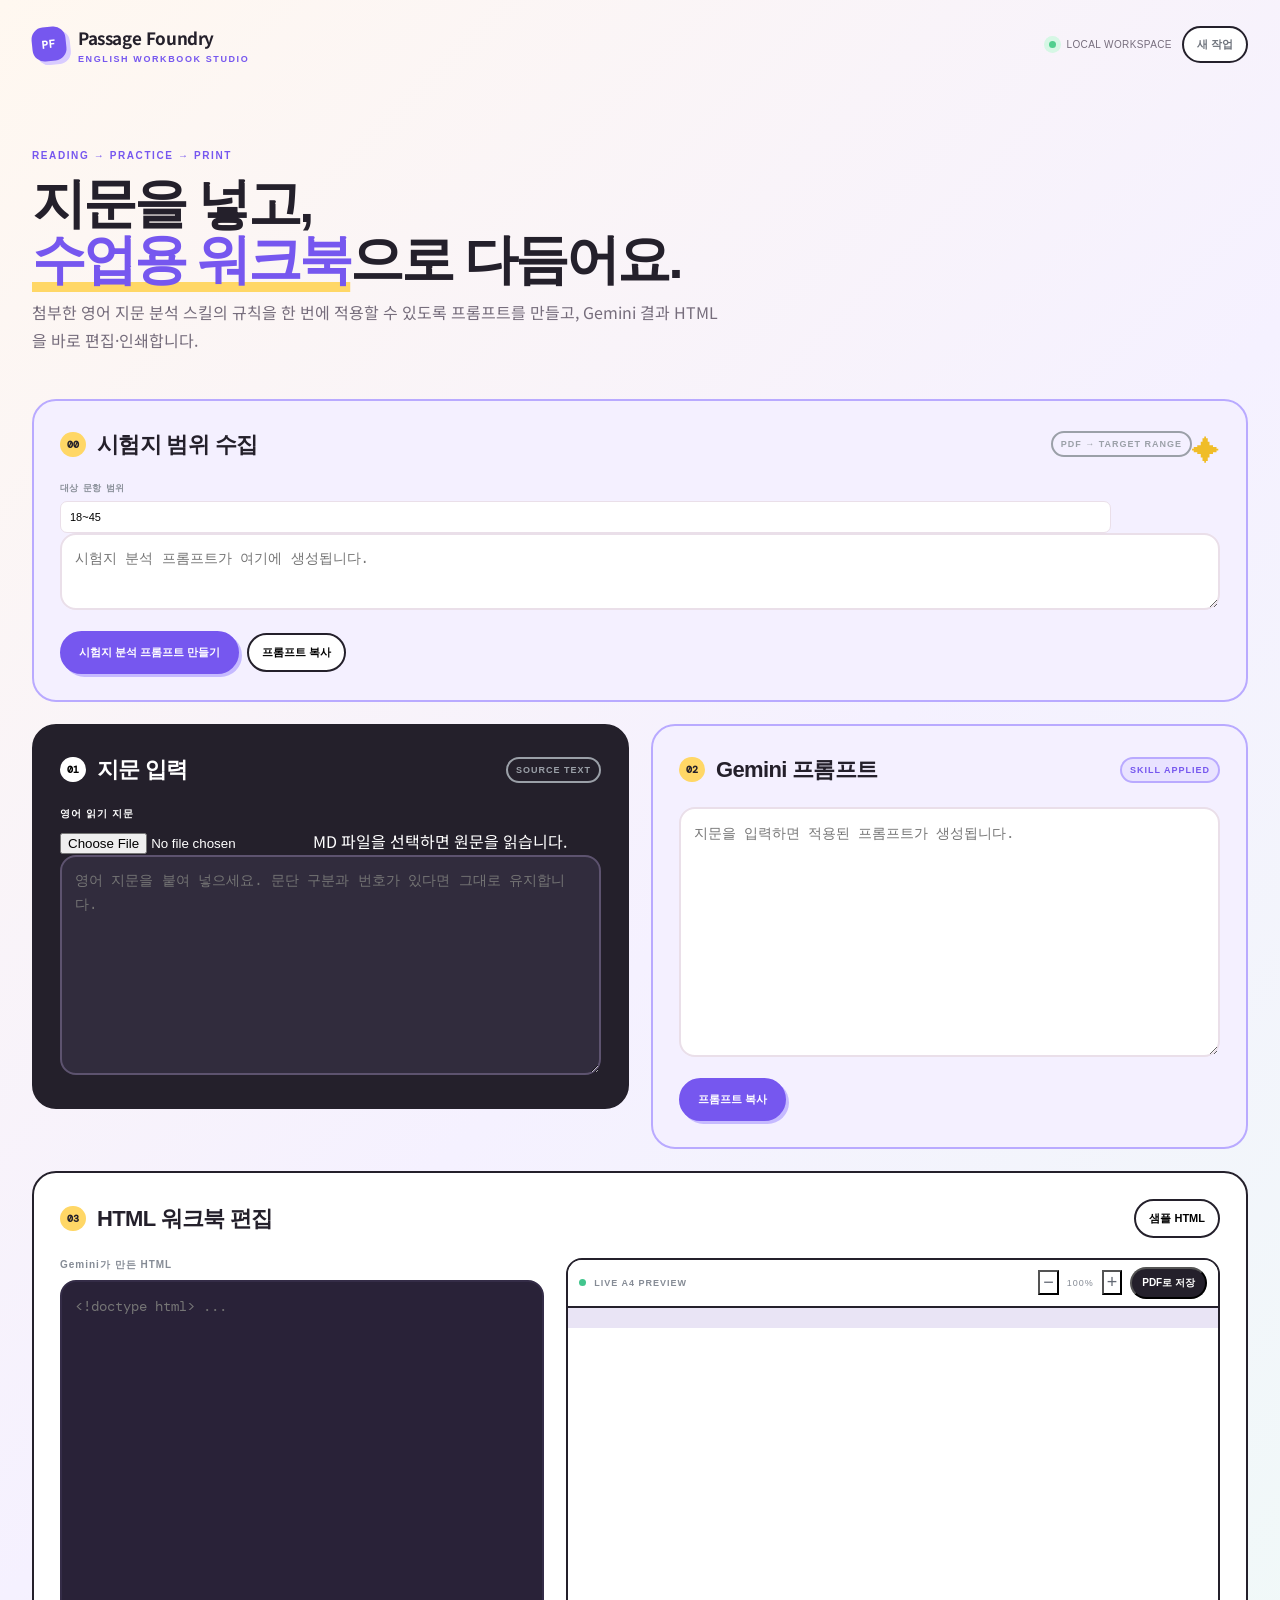
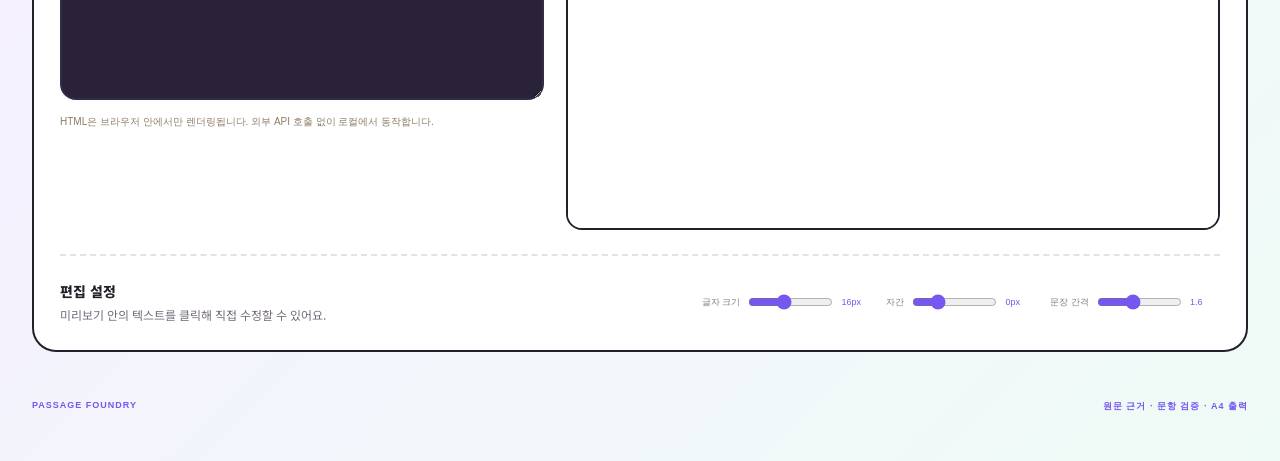
==== docs/index.html @ 60501548 "Make Gemini prompt attachment-only" ====
﻿<!doctype html>
<html lang="ko">
<head>
  <meta charset="utf-8" />
  <meta name="viewport" content="width=device-width, initial-scale=1" />
  <title>Passage Foundry · 영어 지문 워크북</title>
  <link rel="preconnect" href="https://fonts.googleapis.com">
  <link rel="preconnect" href="https://fonts.gstatic.com" crossorigin>
  <link href="https://fonts.googleapis.com/css2?family=DM+Mono:wght@400;500&family=Manrope:wght@400;500;600;700;800&family=Noto+Sans+KR:wght@400;500;700;900&display=swap" rel="stylesheet">
  <link rel="stylesheet" href="style.css" />
</head>
<body>
  <div class="shell">
    <header class="topbar">
      <div class="brand"><span class="brand-mark">PF</span><div><b>Passage Foundry</b><small>ENGLISH WORKBOOK STUDIO</small></div></div>
      <div class="top-actions"><span class="status-dot"></span><span>LOCAL WORKSPACE</span><button class="ghost" id="resetBtn">새 작업</button></div>
    </header>

    <main>
      <section class="hero">
        <div><p class="eyebrow">READING → PRACTICE → PRINT</p><h1>지문을 넣고,<br><em>수업용 워크북</em>으로 다듬어요.</h1><p class="hero-copy">첨부한 영어 지문 분석 스킬의 규칙을 한 번에 적용할 수 있도록 프롬프트를 만들고, Gemini 결과 HTML을 바로 편집·인쇄합니다.</p></div>
        <div class="hero-note"><span>01</span><b>원문을 보존하고</b><p>문장 단위 분석과 문제 근거를 추적합니다.</p><span>02</span><b>결과를 눈으로 확인하고</b><p>A4 편집 화면에서 바로 고칩니다.</p></div>
      </section>

      <section class="card exam-card">
        <div class="card-head"><div><span class="step">00</span><h2>시험지 범위 수집</h2></div><span class="chip">PDF → TARGET RANGE</span></div>
        
        <div class="field-row"><label>대상 문항 범위 <input id="targetRange" value="18~45" placeholder="예: 29~33"></label></div>
        <textarea id="examPrompt" readonly placeholder="시험지 분석 프롬프트가 여기에 생성됩니다."></textarea>
        <div class="button-row"><button class="primary" id="buildExamPrompt">시험지 분석 프롬프트 만들기</button><button class="secondary" id="copyExamPrompt" disabled>프롬프트 복사</button><span class="copy-state" id="examCopyState"></span></div>
        
      </section>      <div class="workspace-grid">
        <section class="card input-card">
          <div class="card-head"><div><span class="step">01</span><h2>지문 입력</h2></div><span class="chip">SOURCE TEXT</span></div>
          <label class="field-label" for="passage">영어 읽기 지문</label><div class="file-row"><input id="passageFile" type="file" accept=".md,.txt" class="file-input"><span id="passageFileState" class="file-state">MD 파일을 선택하면 원문을 읽습니다.</span></div>
          <textarea id="passage" placeholder="영어 지문을 붙여 넣으세요. 문단 구분과 번호가 있다면 그대로 유지합니다."></textarea>
          
          
        </section>

        <section class="card prompt-card">
          <div class="card-head"><div><span class="step">02</span><h2>Gemini 프롬프트</h2></div><span class="chip accent">SKILL APPLIED</span></div>
          
          <textarea id="prompt" readonly placeholder="지문을 입력하면 적용된 프롬프트가 생성됩니다."></textarea>
          <div class="button-row"><button class="primary" id="copyPrompt" disabled>프롬프트 복사</button><span class="copy-state" id="copyState"></span></div>
        </section>
      </div>

      <section class="card editor-card">
        <div class="card-head editor-head"><div><span class="step">03</span><h2>HTML 워크북 편집</h2></div><div class="editor-actions"><button class="secondary" id="sampleHtml">샘플 HTML</button></div></div>
        <div class="editor-grid">
          <div class="code-pane"><label class="field-label" for="htmlInput">Gemini가 만든 HTML</label><textarea id="htmlInput" placeholder="<!doctype html> ..."></textarea><p class="tiny">HTML은 브라우저 안에서만 렌더링됩니다. 외부 API 호출 없이 로컬에서 동작합니다.</p></div>
          <div class="preview-pane"><div class="preview-toolbar"><span class="live-dot"></span><b>LIVE A4 PREVIEW</b><span class="toolbar-spacer"></span><button class="icon-btn" id="zoomOut">−</button><span id="zoomValue">100%</span><button class="icon-btn" id="zoomIn">+</button><button class="download" id="printPdf">PDF로 저장</button></div><div class="paper-wrap" id="paperWrap"><iframe id="preview" title="워크북 미리보기"></iframe></div></div>
        </div>
        <div class="controls"><div class="control-title">편집 설정 <span>미리보기 안의 텍스트를 클릭해 직접 수정할 수 있어요.</span></div><label>글자 크기 <input type="range" id="fontSize" min="12" max="22" value="16"><output id="fontSizeOut">16px</output></label><label>자간 <input type="range" id="letterSpacing" min="-1" max="3" step="0.1" value="0"><output id="letterOut">0px</output></label><label>문장 간격 <input type="range" id="lineHeight" min="1.2" max="2.2" step="0.1" value="1.6"><output id="lineOut">1.6</output></label></div>
      </section>
    </main>
    <footer><span>PASSAGE FOUNDRY</span><span>원문 근거 · 문항 검증 · A4 출력</span></footer>
  </div>
  <script src="app.js?v=20261108-6"></script>
</body>
</html>
---- docs/style.css ----
﻿:root{--bg:#e8dfc8;--panel:#f2ead7;--ink:#2c241d;--muted:#776b5a;--line:#c9b99b;--accent:#a75b3d;--accent2:#c77a53;--dark:#211a15}*{box-sizing:border-box}body{margin:0;background:radial-gradient(circle at 10% 0%,rgba(255,255,255,.35),transparent 35%),var(--bg);color:var(--ink);font-family:"Spectral","Noto Serif KR",serif}.shell{max-width:1500px;margin:auto;padding:0 28px}.topbar{height:72px;border-bottom:1px solid var(--line);display:flex;align-items:center;justify-content:space-between}.brand{display:flex;gap:12px;align-items:center}.brand-mark{background:var(--accent);width:34px;height:34px;border-radius:2px;color:white;display:grid;place-items:center;font:700 11px 'DM Mono'}.brand b{font-size:15px;letter-spacing:-.4px}.brand small{display:block;color:#9aa0aa;font:500 9px 'DM Mono';letter-spacing:1.6px;margin-top:2px}.top-actions{display:flex;align-items:center;gap:10px;color:#9298a2;font:500 10px 'DM Mono';letter-spacing:1px}.status-dot,.live-dot{width:7px;height:7px;border-radius:50%;background:#42c58d;display:inline-block}.ghost{background:#fff;border:1px solid var(--line);border-radius:7px;padding:9px 13px;color:#6d727b;font-size:11px}.hero{padding:42px 4px 28px;display:flex;justify-content:space-between;align-items:end}.eyebrow{font:600 10px 'DM Mono';color:var(--accent);letter-spacing:2px;margin:0 0 14px}.hero h1{font-family:"IM Fell English",serif;font-size:44px;line-height:1.08;letter-spacing:-1px;margin:0}.hero h1 em{color:var(--accent);font-style:normal}.hero-copy{color:var(--muted);font-size:13px;margin:12px 0 0;max-width:590px}.hero-note{display:none}.workspace-grid{display:grid;grid-template-columns:390px 1fr;gap:16px;align-items:start}.card{background:var(--panel);border:1px solid var(--line);border-radius:3px;box-shadow:0 5px 18px rgba(69,48,29,.08);padding:22px}.input-card{background:var(--dark);color:#f2ead7;border-color:var(--dark)}.input-card .field-label,.input-card .card h2{color:#fff}.input-card .step{background:#343946;color:#c8c1ff}.input-card textarea,.input-card .field-row input{background:#282c36;border-color:#3c414e;color:#fff}.input-card .field-row label{color:#9ea4b1}.card-head{display:flex;align-items:center;justify-content:space-between;margin-bottom:20px}.card-head>div{display:flex;align-items:center;gap:11px}.step{font:500 10px 'DM Mono';color:var(--accent);background:#f0eeff;border-radius:6px;padding:6px 7px}.card h2{font-size:16px;letter-spacing:-.5px;margin:0}.chip{font:500 9px 'DM Mono';letter-spacing:1px;color:#9ba0a8;border:1px solid var(--line);padding:6px 8px;border-radius:20px}.chip.accent{background:#f2f0ff;color:var(--accent);border-color:#ded9ff}.field-label{display:block;font:600 10px 'DM Mono';letter-spacing:1px;color:#858b95;margin-bottom:8px}.card textarea{width:100%;resize:vertical;border:1px solid var(--line);border-radius:8px;background:#f8f1df;padding:13px;outline:none;color:var(--ink);font-size:12px;line-height:1.65}.card textarea:focus{border-color:#aaa1ff;box-shadow:0 0 0 3px #eeeaff}.input-card textarea{min-height:205px}.prompt-card textarea{min-height:240px;font:11px/1.6 'DM Mono';color:#5d577d}.field-row{display:grid;grid-template-columns:1fr 100px;gap:9px;margin-top:12px}.field-row label{font:600 9px 'DM Mono';color:#8b919b}.field-row input{width:100%;margin-top:6px;padding:9px;border-radius:7px;border:1px solid var(--line);font-size:11px;outline:none}.button-row{display:flex;gap:8px;align-items:center;margin-top:14px}.primary,.secondary{border-radius:7px;padding:10px 13px;font-size:11px;font-weight:700}.primary{background:var(--accent);color:#fff}.primary:hover{background:#5949d4}.secondary{background:#eff0f3;color:#636872}.input-card .secondary{background:#2c303a;color:#d8dbe2}.hint{color:var(--muted);font-size:11px;line-height:1.5;margin:-7px 0 12px}.editor-card{margin-top:16px;padding:20px}.editor-head{margin-bottom:15px}.editor-actions{display:flex;gap:7px}.editor-grid{display:grid;grid-template-columns:390px 1fr;gap:14px}.code-pane textarea{height:420px;background:#2a211a;color:#eadfc8;border-color:#20232b;font:11px/1.6 'DM Mono'}.tiny{color:#9ba0a8;font-size:10px;margin:8px 0}.preview-pane{border:1px solid var(--line);border-radius:9px;overflow:hidden;background:#eef0f3}.preview-toolbar{height:40px;background:#eee4ce;border-bottom:1px solid var(--line);display:flex;align-items:center;gap:8px;padding:0 11px;font:500 9px 'DM Mono';letter-spacing:1px;color:#858b95}.toolbar-spacer{flex:1}.icon-btn{background:transparent;color:#626873;font-size:18px;padding:0 3px}.download{background:var(--ink);color:#fff;border-radius:6px;padding:7px 10px;font-size:10px;font-weight:700}.paper-wrap{height:420px;overflow:auto;padding:20px;display:flex;justify-content:center}.paper-wrap iframe{width:794px;min-width:794px;height:1123px;border:0;background:#fff;box-shadow:0 5px 20px #cfd2d8;transform-origin:top center}.controls{display:flex;align-items:center;gap:15px;flex-wrap:wrap;margin-top:15px;padding-top:14px;border-top:1px solid var(--line)}.control-title{font-size:11px;font-weight:800;margin-right:auto}.control-title span{display:block;color:#9aa0a8;font-size:9px;font-weight:400;margin-top:3px}.controls label{display:flex;align-items:center;gap:6px;font:500 9px 'DM Mono';color:#7b818b}.controls input{width:85px;accent-color:var(--accent)}.controls output{color:var(--accent);min-width:30px}footer{display:flex;justify-content:space-between;padding:24px 3px 36px;color:#a4a9b1;font:500 9px 'DM Mono';letter-spacing:1px}@media(max-width:1000px){.shell{padding:0 16px}.hero{padding-top:30px}.hero h1{font-size:32px}.workspace-grid,.editor-grid{grid-template-columns:1fr}.input-card textarea{min-height:150px}.paper-wrap{height:480px}}@media(max-width:600px){.top-actions{display:none}.hero h1{font-size:29px}.editor-actions{flex-wrap:wrap}.controls{gap:9px}.control-title{width:100%}}
.hero h1 em{color:var(--accent)} .eyebrow,.chip.accent{color:var(--accent)} .card h2{font-family:"IM Fell English","Noto Serif KR",serif;font-size:20px} .card-head{border-bottom:1px solid var(--line);padding-bottom:14px} .step{color:var(--accent);background:#ead2bd} .paper-wrap{background:#d7cbb2} .download,.primary{background:var(--accent)} .download:hover,.primary:hover{background:#85472f} .tiny,footer{color:#8d7c65}
/* Minimal Design System override */
:root{--bg:#fff;--panel:#fff;--ink:#000;--muted:#737373;--line:#e5e5e5;--accent:#000;--hover:#f5f5f5;--dark:#000}
*{box-shadow:none!important}body{background:var(--bg);color:var(--ink);font-family:Inter,-apple-system,BlinkMacSystemFont,"Segoe UI","Noto Sans KR",sans-serif;line-height:1.6}.shell{max-width:1280px;padding:0 32px}.topbar{height:80px;border-bottom:1px solid var(--line)}.brand-mark{background:#000;border-radius:4px}.brand b{font-weight:700}.brand small,.top-actions,.eyebrow,.field-label,.chip,.tiny,footer,.preview-toolbar,.controls label{font-family:Inter,-apple-system,BlinkMacSystemFont,"Segoe UI",sans-serif}.top-actions{letter-spacing:.04em}.ghost{border-color:#d4d4d4;background:#fff;border-radius:6px}.hero{padding:96px 0 80px;display:block;max-width:760px}.eyebrow{color:#737373;letter-spacing:.12em}.hero h1{font-family:Inter,-apple-system,BlinkMacSystemFont,"Segoe UI",sans-serif;font-size:48px;line-height:1.1;letter-spacing:-.04em;font-weight:700}.hero h1 em{color:#000}.hero-copy{font-size:18px;line-height:1.7;color:var(--muted);max-width:680px}.workspace-grid{grid-template-columns:1fr 1fr;gap:64px}.card{border:1px solid var(--line);border-radius:8px;background:#fff;padding:32px}.input-card{background:#000;color:#fff;border-color:#000}.input-card textarea,.input-card .field-row input{background:#111;border-color:#404040;color:#fff}.input-card .field-row label{color:#b3b3b3}.card-head{margin-bottom:24px;padding-bottom:0;border:0}.card h2{font-family:Inter,-apple-system,BlinkMacSystemFont,"Segoe UI",sans-serif;font-size:24px;letter-spacing:-.03em;font-weight:600}.step{background:#f5f5f5;color:#000;border-radius:999px}.input-card .step{background:#fff;color:#000}.chip{border-color:var(--line);border-radius:999px}.chip.accent{color:#000;background:#f5f5f5;border-color:#ddd}.card textarea{background:#fff;border-color:#d4d4d4;border-radius:6px;font-size:14px;line-height:1.7}.input-card textarea{min-height:220px}.prompt-card textarea{min-height:250px;color:#404040}.primary{background:#000;border:1px solid #000;border-radius:6px}.primary:hover{background:#333}.secondary{background:#fff;border:1px solid #d4d4d4;border-radius:6px;color:#000}.input-card .secondary{background:#111;color:#fff;border-color:#555}.editor-card{margin-top:64px;padding:32px}.editor-grid{grid-template-columns:1fr 1.35fr;gap:24px}.code-pane textarea{background:#0a0a0a;border-color:#0a0a0a;color:#f5f5f5;border-radius:6px}.preview-pane{border-color:var(--line);background:#fafafa;border-radius:6px}.preview-toolbar{background:#fff}.paper-wrap{background:#f5f5f5;height:520px}.download{background:#000;border-radius:6px}.controls{margin-top:24px;padding-top:24px}.control-title{font-size:14px}.control-title span{font-size:12px;color:var(--muted)}footer{padding:48px 0;color:#737373}@media(prefers-color-scheme:dark){:root{--bg:#000;--panel:#000;--ink:#fff;--muted:#a3a3a3;--line:#262626;--hover:#171717}.topbar{border-color:#262626}.card,.preview-toolbar,.ghost,.secondary{background:#000;color:#fff;border-color:#404040}.card textarea{background:#0a0a0a;color:#fff;border-color:#404040}.paper-wrap{background:#171717}.preview-pane{background:#171717}.step,.chip.accent{background:#171717;color:#fff;border-color:#404040}.input-card{background:#fff;color:#000}.input-card textarea,.input-card .field-row input{background:#f5f5f5;color:#000;border-color:#d4d4d4}.input-card .field-row label{color:#737373}.input-card .step{background:#000;color:#fff}.input-card .secondary{background:#fff;color:#000;border-color:#d4d4d4}.hero h1 em{color:#fff}.primary,.download{background:#fff;color:#000;border-color:#fff}}
/* Playful workbook theme */
:root{--bg:#fff8f0;--panel:#ffffff;--ink:#24202b;--muted:#766d7c;--line:#eadfe9;--accent:#7657ef;--yellow:#ffd766;--mint:#b8f0d5;--pink:#ff9cbb;--blue:#9edcff}body{background:linear-gradient(135deg,#fff8f0 0%,#f5f1ff 48%,#effbf6 100%);color:var(--ink);font-family:Inter,"Noto Sans KR",sans-serif}.shell{max-width:1320px}.topbar{height:88px;border-bottom:0}.brand-mark{background:var(--accent);border-radius:12px;transform:rotate(-6deg);box-shadow:4px 4px 0 #d9ccff!important}.brand b{font-size:17px}.brand small{color:var(--accent);font-weight:700}.top-actions{color:var(--muted)}.status-dot{background:#50cf8e;box-shadow:0 0 0 5px #d6f7e5!important}.ghost{background:#fff;border:2px solid var(--ink);border-radius:999px;font-weight:700}.hero{padding:62px 0 45px;max-width:850px}.eyebrow{color:var(--accent);font-weight:800;letter-spacing:.16em}.hero h1{font-size:54px;letter-spacing:-.055em;line-height:1.04}.hero h1 em{color:var(--accent);text-decoration:underline;text-decoration-color:var(--yellow);text-decoration-thickness:10px;text-underline-offset:4px}.hero-copy{font-size:16px;color:var(--muted);max-width:700px}.workspace-grid{gap:22px}.card{border:2px solid var(--ink);border-radius:24px;padding:26px;background:var(--panel)}.card:nth-child(2){background:#f4f0ff;border-color:#b9aaff}.input-card{background:var(--ink);border-color:var(--ink);color:#fff}.card-head{margin-bottom:20px}.card h2{font-size:22px;font-weight:800}.step{background:var(--yellow);color:var(--ink);font-weight:800;border-radius:999px}.chip{border:2px solid currentColor;font-weight:800}.chip.accent{color:var(--accent);background:#e9e3ff;border-color:#b9aaff}.card textarea{border:2px solid var(--line);border-radius:16px;background:#fff;font-size:14px}.input-card textarea,.input-card .field-row input{background:#312c3d;border-color:#5d536f}.primary{background:var(--accent);border:2px solid var(--accent);border-radius:999px;padding:12px 17px;box-shadow:3px 3px 0 #c6baff!important}.primary:hover{background:#5d42d8}.secondary{border:2px solid var(--ink);border-radius:999px;background:#fff;font-weight:700}.input-card .secondary{background:#fff;color:var(--ink);border-color:#fff}.exam-card{margin-bottom:22px;background:#fffced;border-color:#edc84c}.exam-card:before{content:'✦';float:right;font-size:28px;color:#f0bd28}.confirm-row{margin-top:14px;font-size:12px;color:var(--muted)}.editor-card{margin-top:22px}.editor-grid{gap:22px}.code-pane textarea{border:2px solid #342c47;border-radius:16px;background:#292238}.preview-pane{border:2px solid var(--ink);border-radius:16px;overflow:hidden}.preview-toolbar{background:#fff;border-bottom:2px solid var(--ink);height:48px}.download{background:var(--ink);border-radius:999px}.paper-wrap{background:#e9e4f5;height:520px}.controls{border-top:2px dashed var(--line)}footer{font-weight:700;color:var(--accent)}@media(max-width:1000px){.hero h1{font-size:42px}}@media(prefers-color-scheme:dark){:root{--bg:#211d2d;--panel:#2d273b;--ink:#fff;--muted:#c5bdd2;--line:#514667}.card:nth-child(2){background:#332b50}.exam-card{background:#423c25;border-color:#d0ab2d}.card textarea{background:#211d2d;color:#fff}.secondary,.ghost{background:#2d273b;color:#fff;border-color:#fff}.paper-wrap{background:#171421}}
.ready-glow{background:#ffd43b!important;color:#211b00!important;border-color:#f0b900!important;box-shadow:0 0 0 3px rgba(255,212,59,.28),0 0 22px rgba(255,196,35,.8)!important;animation:glowPulse 1.4s ease-in-out infinite alternate}@keyframes glowPulse{from{filter:brightness(1)}to{filter:brightness(1.12)}}
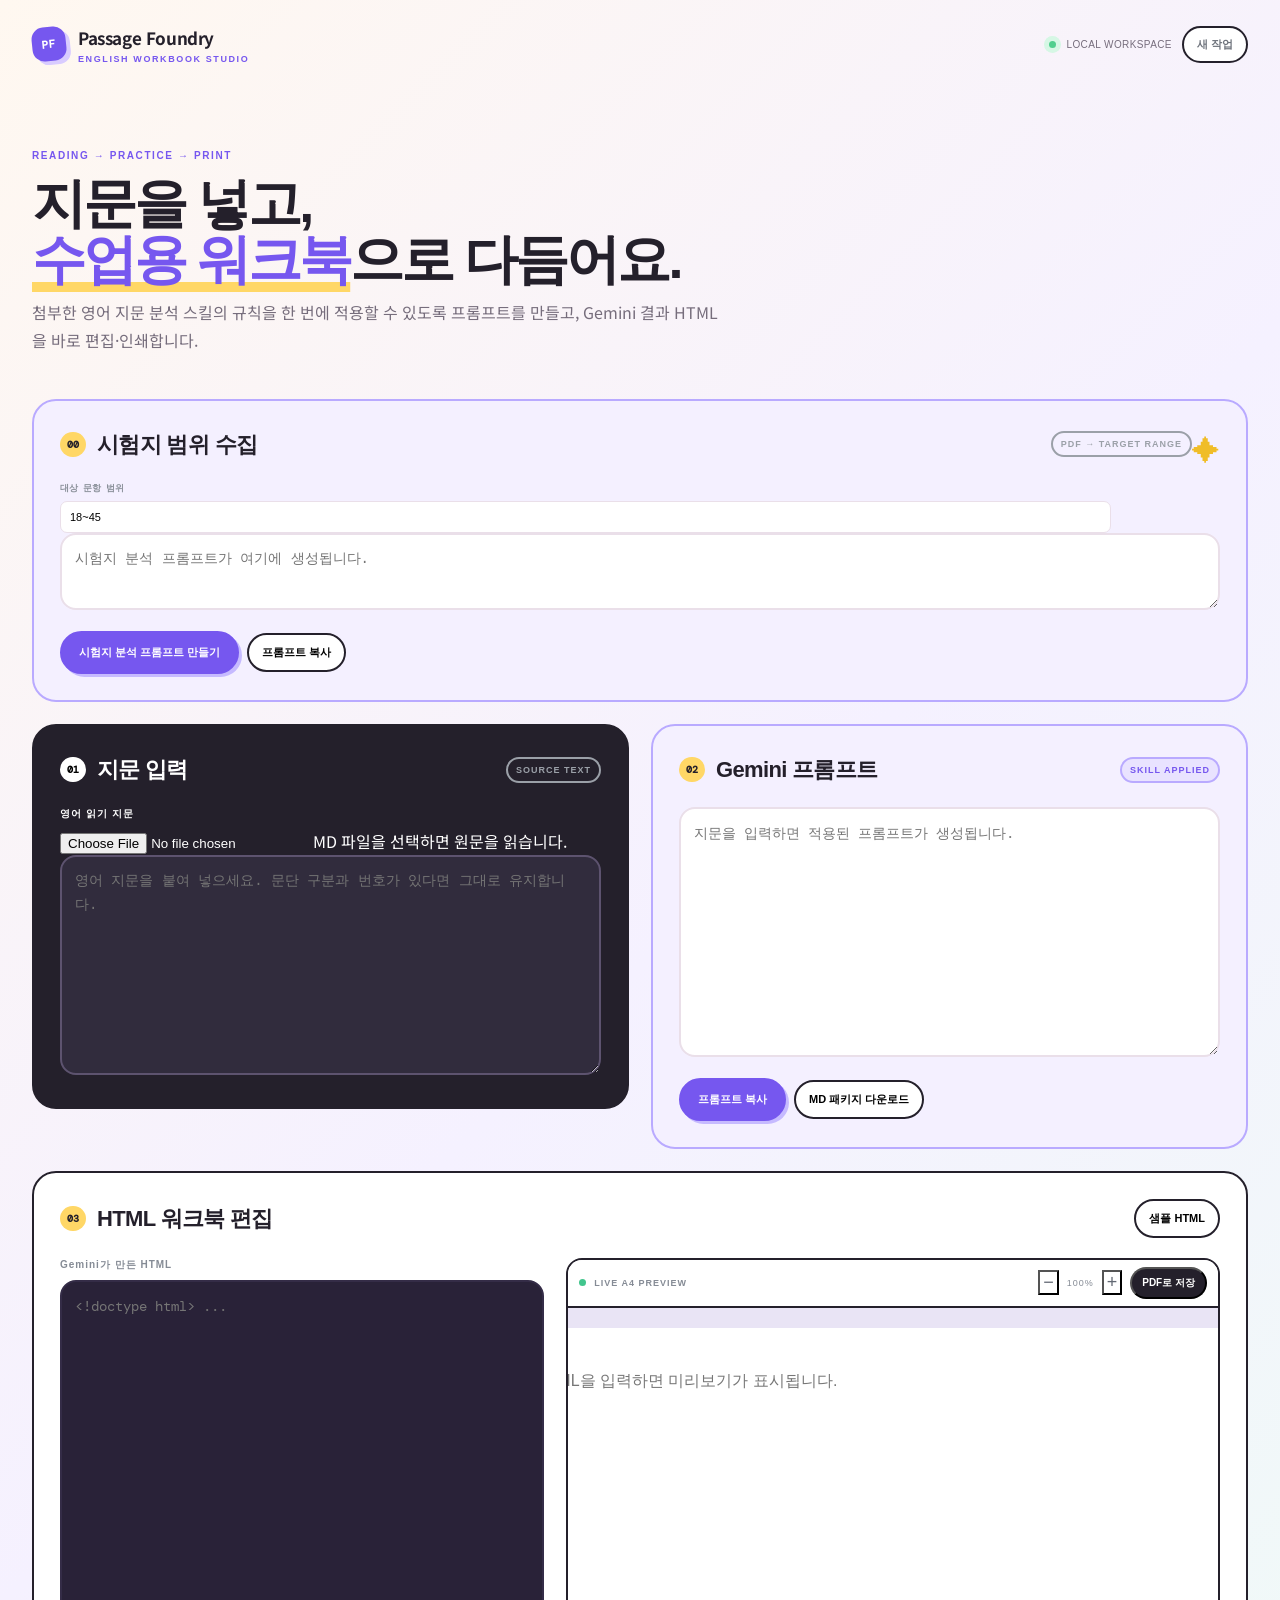
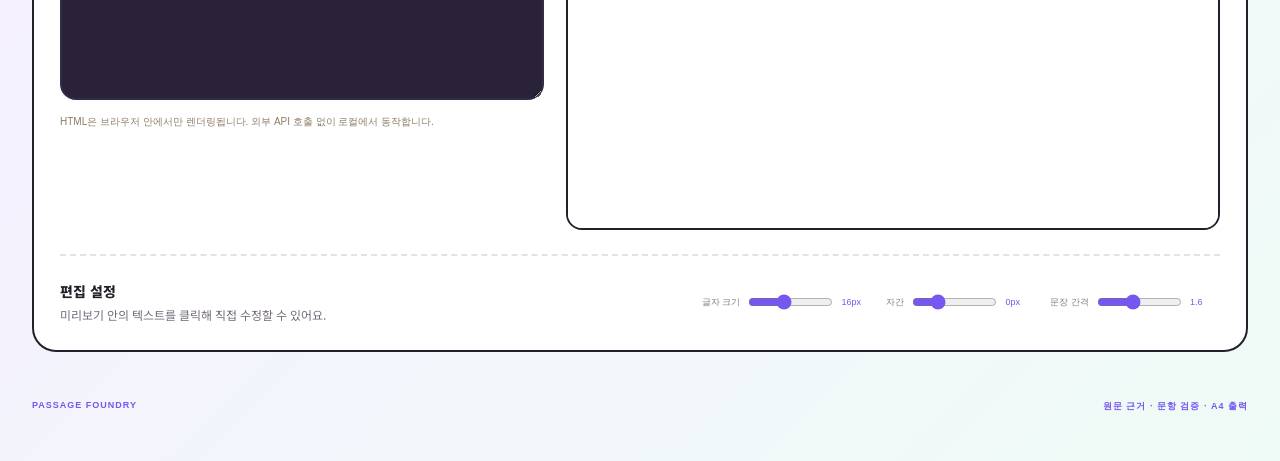
==== commit 6ffff7eb: "Add explicit prompt package download" ====
--- a/docs/index.html
+++ b/docs/index.html
@@ -42,7 +42,7 @@
           <div class="card-head"><div><span class="step">02</span><h2>Gemini 프롬프트</h2></div><span class="chip accent">SKILL APPLIED</span></div>
           
           <textarea id="prompt" readonly placeholder="지문을 입력하면 적용된 프롬프트가 생성됩니다."></textarea>
-          <div class="button-row"><button class="primary" id="copyPrompt" disabled>프롬프트 복사</button><span class="copy-state" id="copyState"></span></div>
+          <div class="button-row"><button class="primary" id="copyPrompt" disabled>프롬프트 복사</button><button class="secondary" id="downloadPrompt" disabled>MD 패키지 다운로드</button><span class="copy-state" id="copyState"></span></div>
         </section>
       </div>
 
@@ -57,7 +57,7 @@
     </main>
     <footer><span>PASSAGE FOUNDRY</span><span>원문 근거 · 문항 검증 · A4 출력</span></footer>
   </div>
-  <script src="app.js?v=20261108-6"></script>
+  <script src="app.js?v=20261108-12"></script>
 </body>
 </html>
 
@@ -73,3 +73,9 @@
 
 
 
+
+
+
+
+
+
